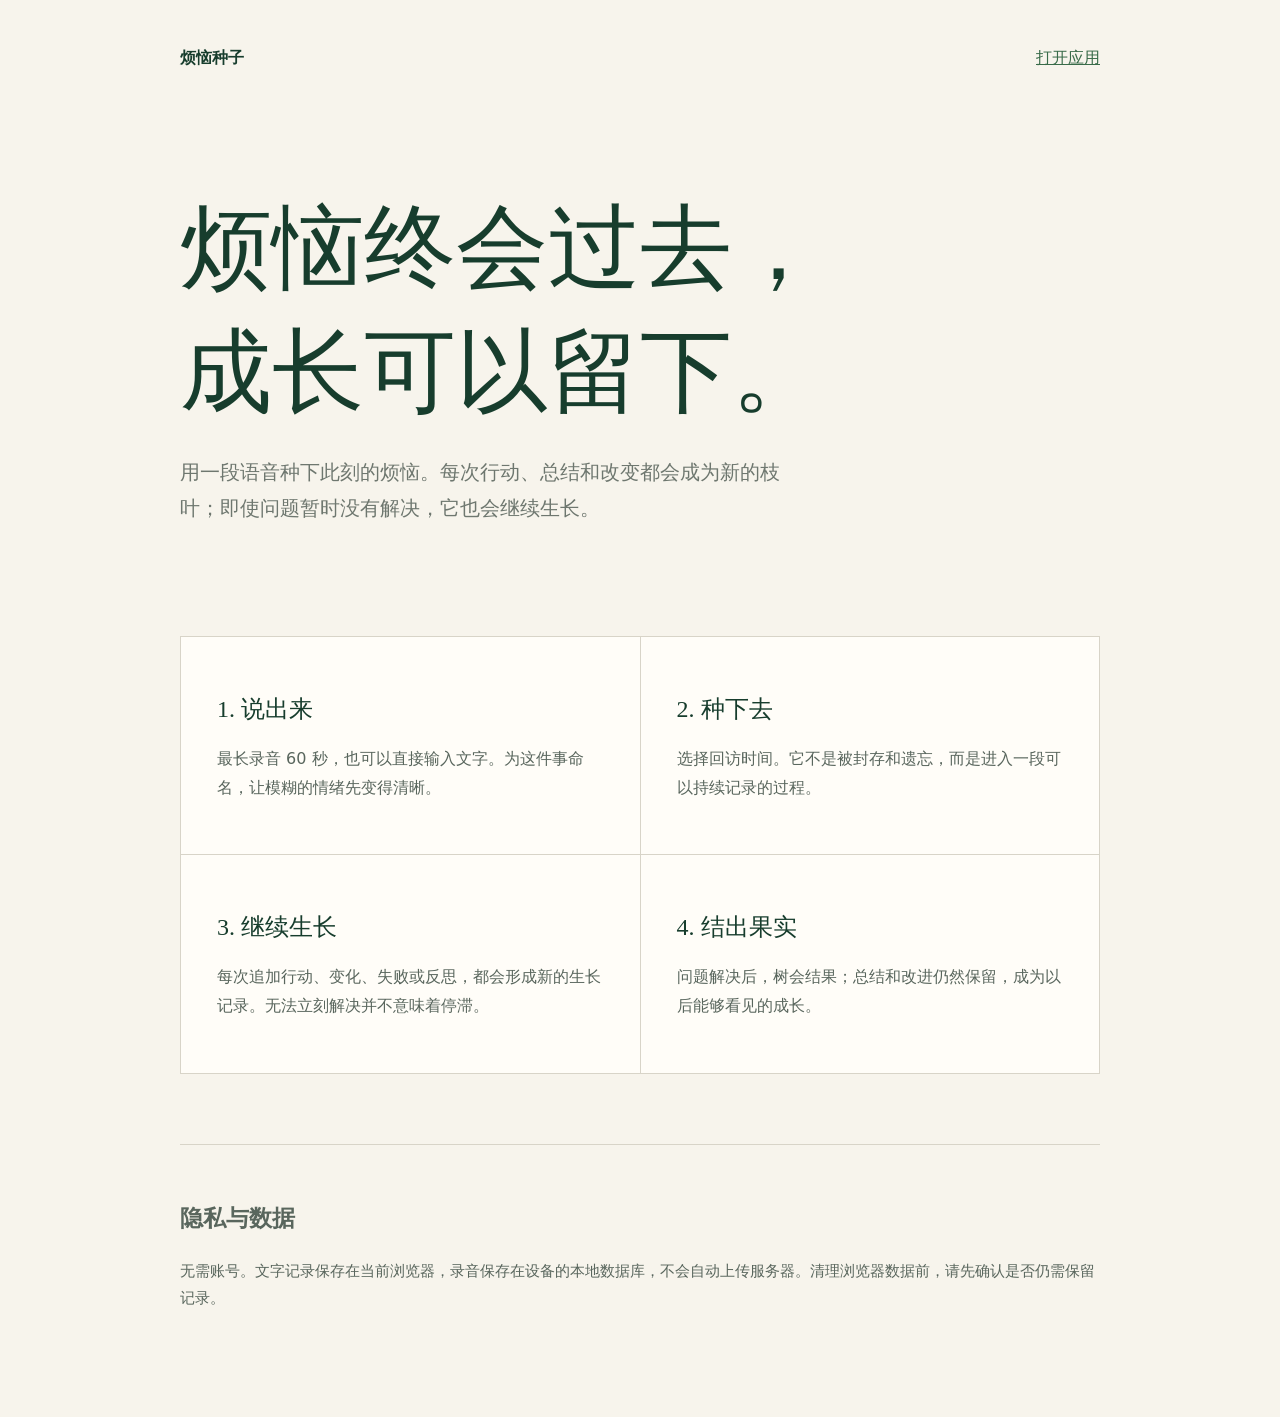
==== site/index.html @ 612ee833 "迁移烦恼种子：site/index.html" ====
<!doctype html><html lang="zh-CN"><head><meta charset="utf-8"><meta name="viewport" content="width=device-width,initial-scale=1"><title>关于烦恼种子</title><style>body{margin:0;background:#f7f4ec;color:#173d2d;font-family:"Songti SC",serif}.wrap{max-width:920px;margin:auto;padding:48px 24px 90px}nav{display:flex;justify-content:space-between}a{color:#396b49}.hero{padding:13vh 0 10vh}.hero h1{font-size:clamp(48px,10vw,92px);font-weight:500;margin:0}.hero p{font:20px/1.8 system-ui;color:#6e776f;max-width:620px}.grid{display:grid;grid-template-columns:repeat(2,1fr);gap:1px;background:#d8d4c8;border:1px solid #d8d4c8}.grid section{background:#fffdf8;padding:36px}.grid h2{font-weight:500}.grid p{font:16px/1.8 system-ui;color:#59665d}.privacy{margin-top:70px;border-top:1px solid #d8d4c8;padding-top:35px;font:15px/1.8 system-ui;color:#59665d}@media(max-width:650px){.grid{grid-template-columns:1fr}}</style></head><body><main class="wrap"><nav><strong>烦恼种子</strong><a href="../">打开应用</a></nav><header class="hero"><h1>烦恼终会过去，<br>成长可以留下。</h1><p>用一段语音种下此刻的烦恼。每次行动、总结和改变都会成为新的枝叶；即使问题暂时没有解决，它也会继续生长。</p></header><div class="grid"><section><h2>1. 说出来</h2><p>最长录音 60 秒，也可以直接输入文字。为这件事命名，让模糊的情绪先变得清晰。</p></section><section><h2>2. 种下去</h2><p>选择回访时间。它不是被封存和遗忘，而是进入一段可以持续记录的过程。</p></section><section><h2>3. 继续生长</h2><p>每次追加行动、变化、失败或反思，都会形成新的生长记录。无法立刻解决并不意味着停滞。</p></section><section><h2>4. 结出果实</h2><p>问题解决后，树会结果；总结和改进仍然保留，成为以后能够看见的成长。</p></section></div><section class="privacy"><h2>隐私与数据</h2><p>无需账号。文字记录保存在当前浏览器，录音保存在设备的本地数据库，不会自动上传服务器。清理浏览器数据前，请先确认是否仍需保留记录。</p></section></main></body></html>
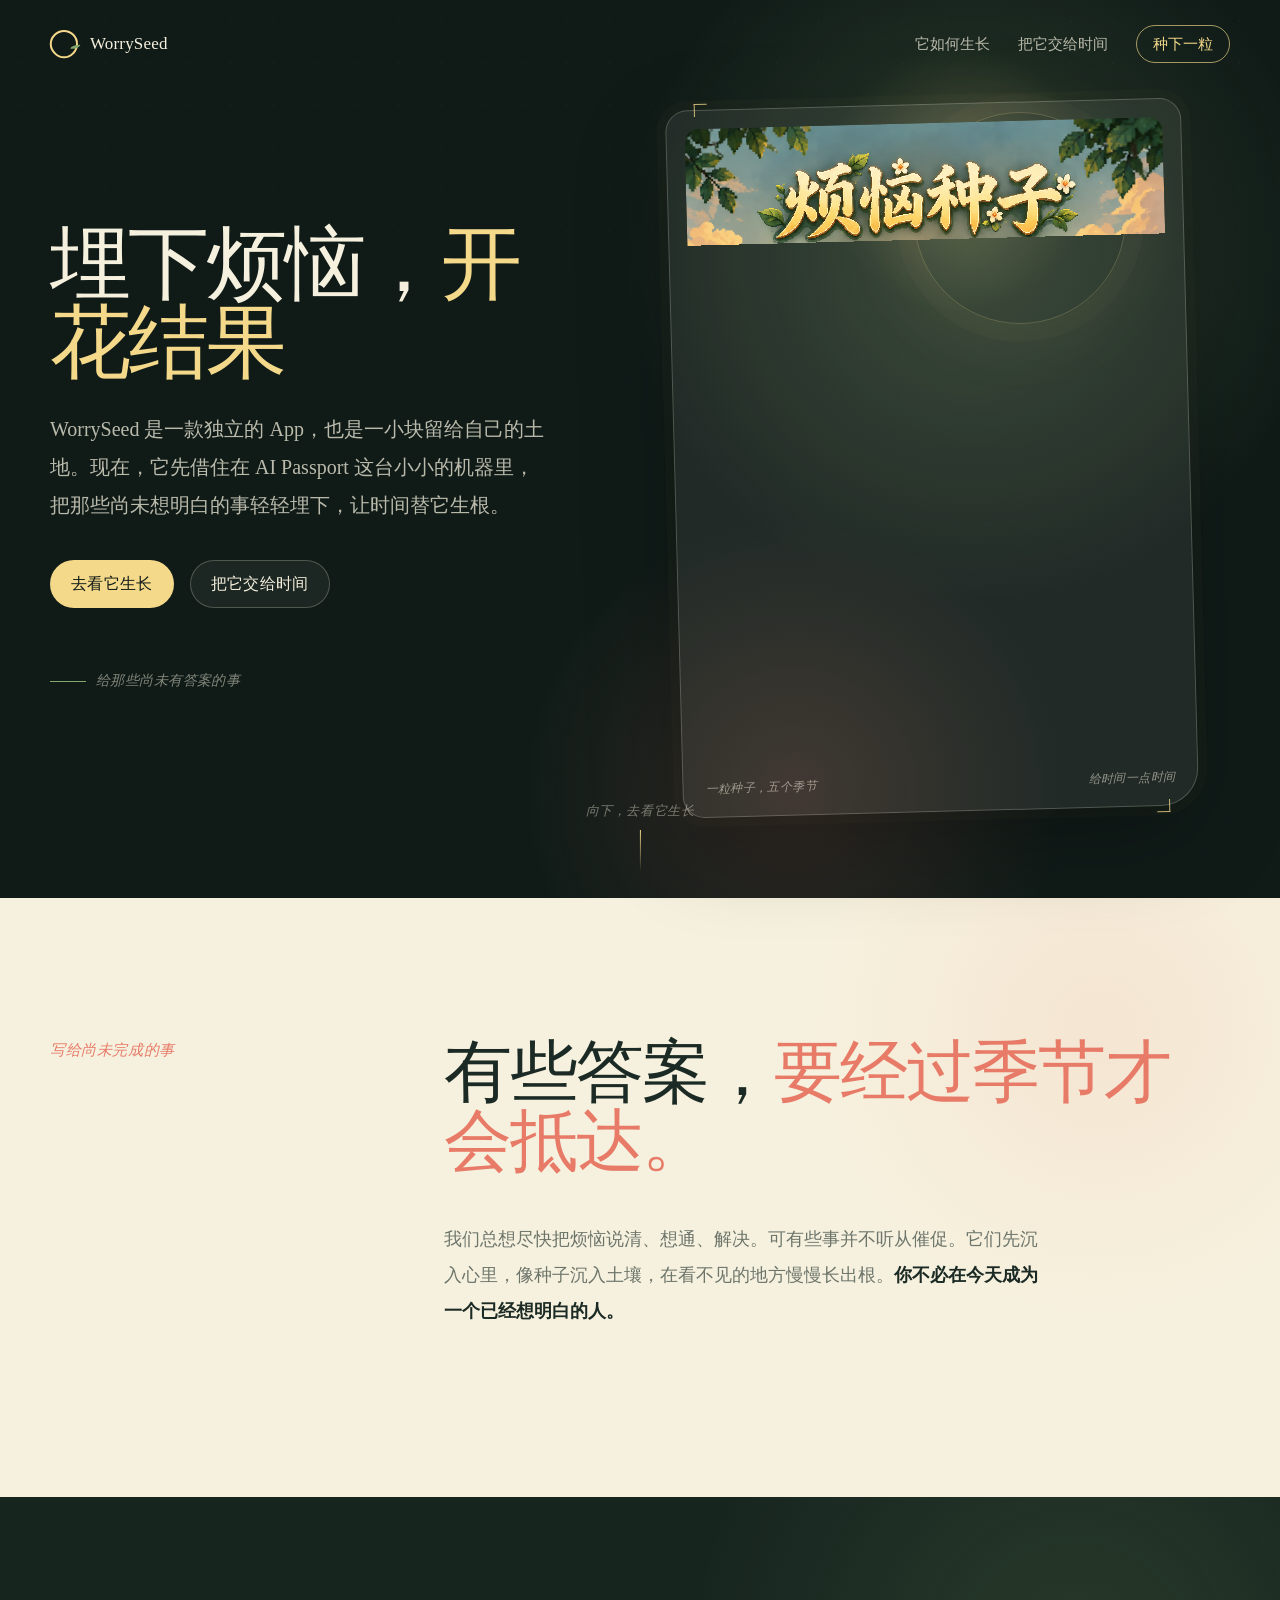
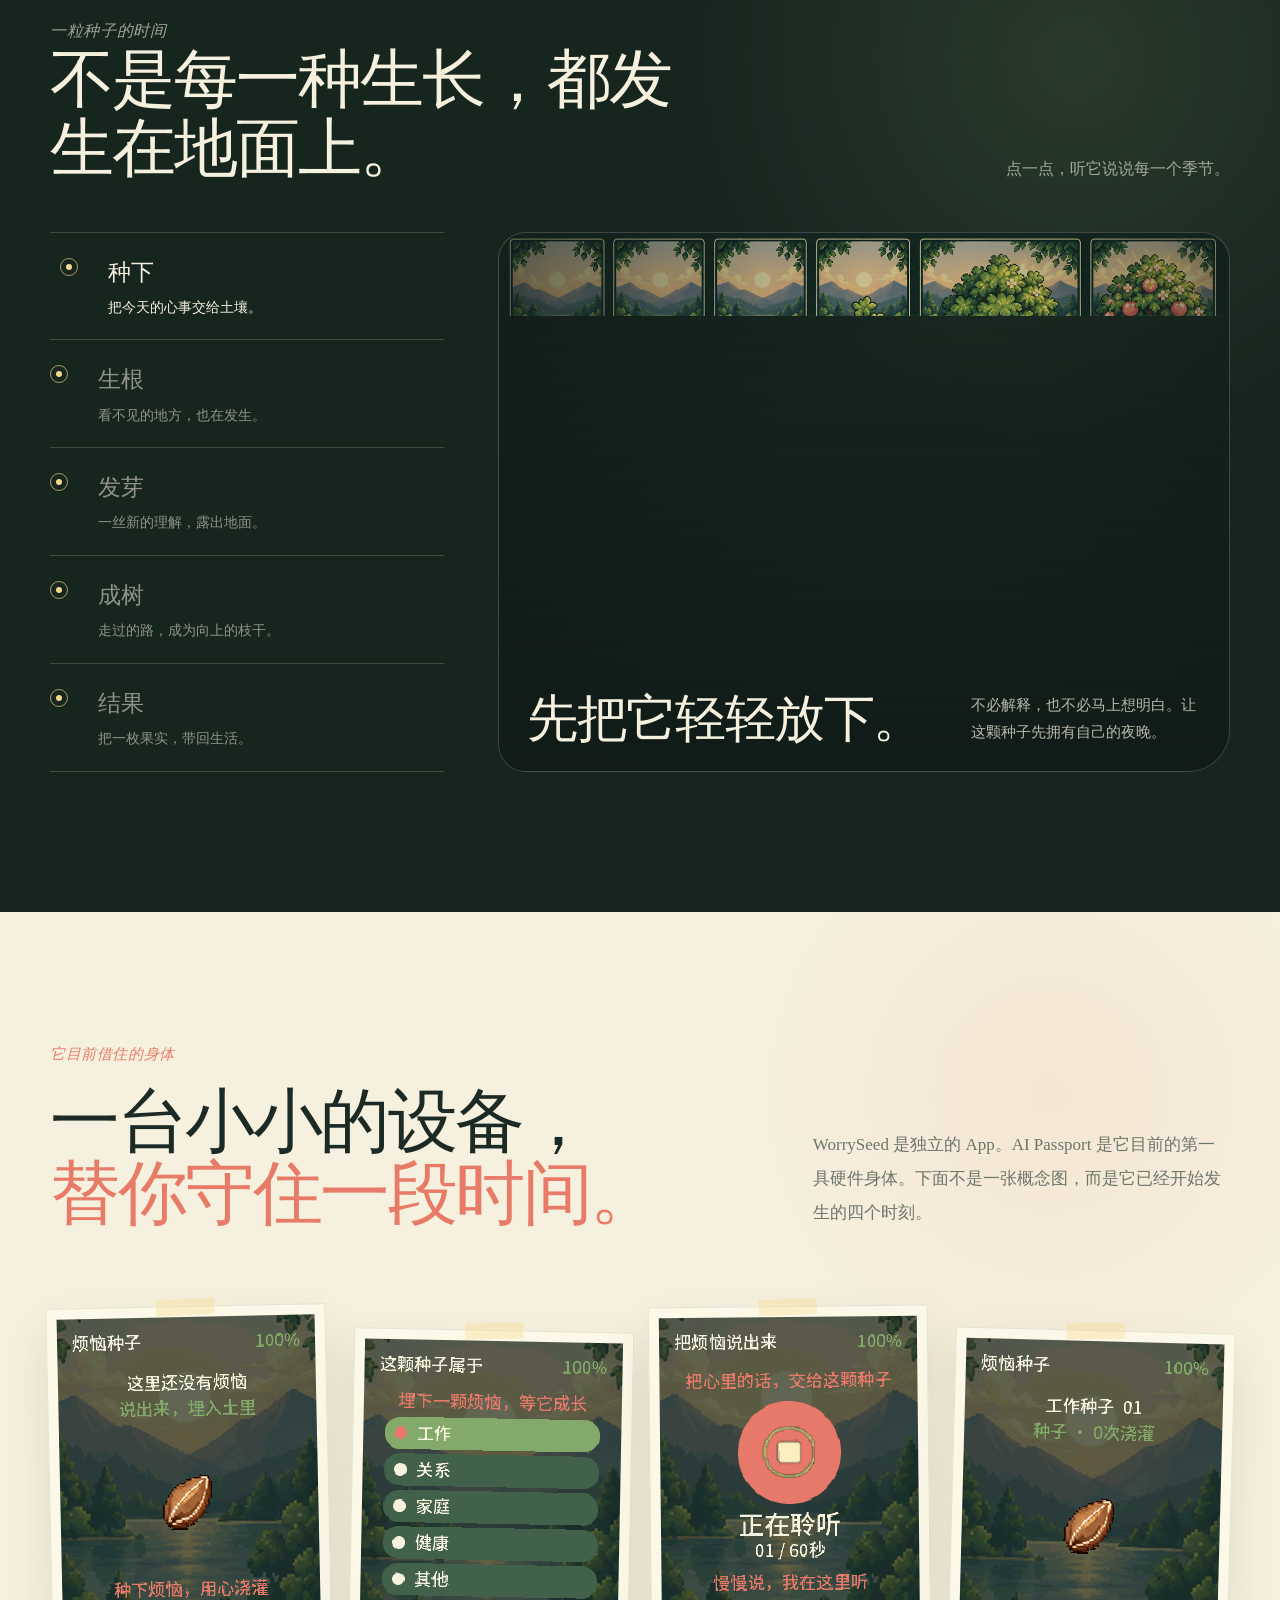
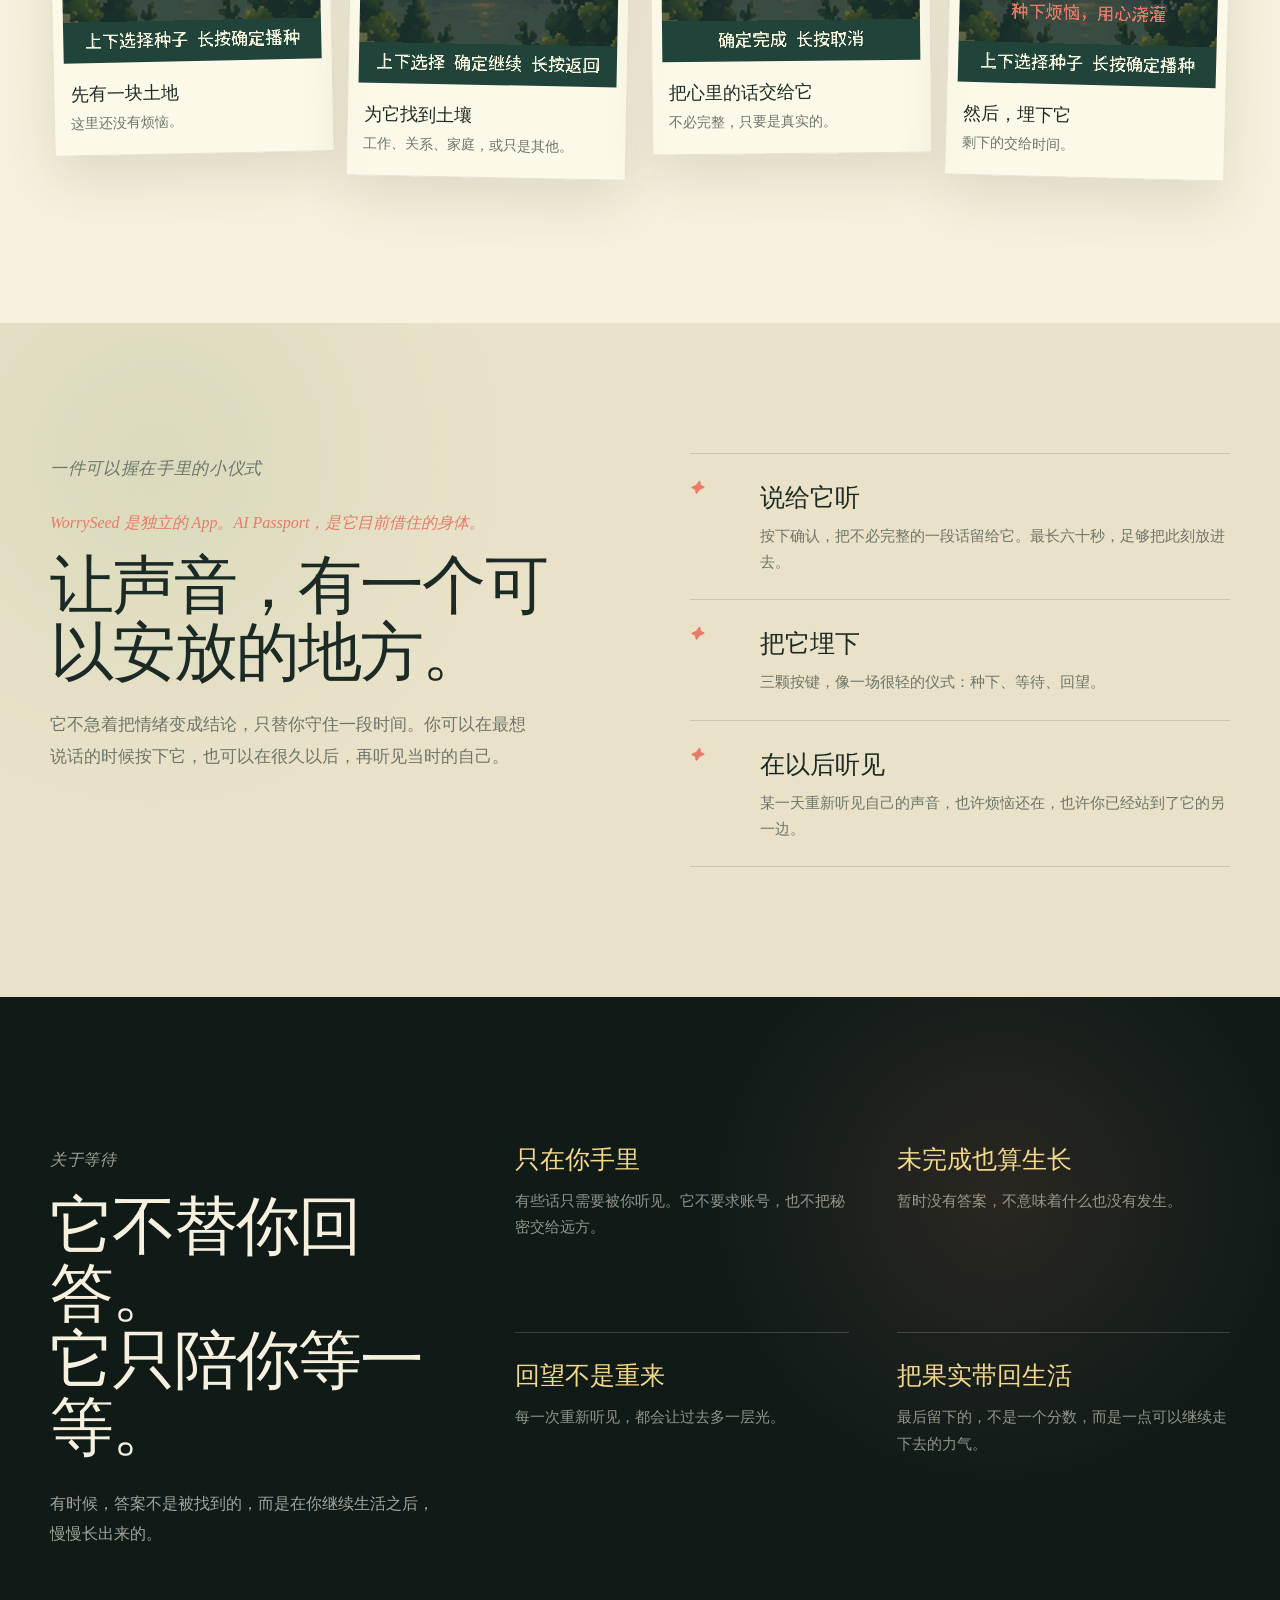
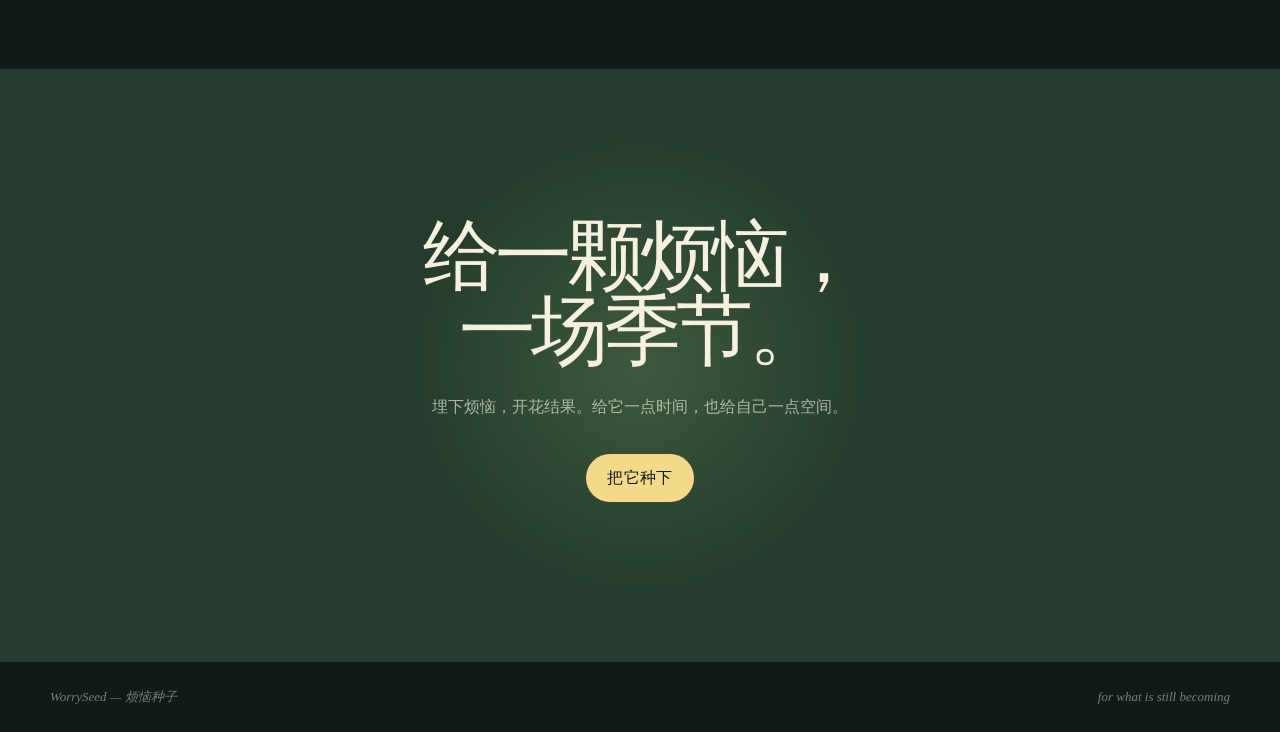
==== commit 355993a0: "上线 WorrySeed 新版介绍页" ====
--- a/site/index.html
+++ b/site/index.html
@@ -1 +1,1427 @@
-<!doctype html><html lang="zh-CN"><head><meta charset="utf-8"><meta name="viewport" content="width=device-width,initial-scale=1"><title>关于烦恼种子</title><style>body{margin:0;background:#f7f4ec;color:#173d2d;font-family:"Songti SC",serif}.wrap{max-width:920px;margin:auto;padding:48px 24px 90px}nav{display:flex;justify-content:space-between}a{color:#396b49}.hero{padding:13vh 0 10vh}.hero h1{font-size:clamp(48px,10vw,92px);font-weight:500;margin:0}.hero p{font:20px/1.8 system-ui;color:#6e776f;max-width:620px}.grid{display:grid;grid-template-columns:repeat(2,1fr);gap:1px;background:#d8d4c8;border:1px solid #d8d4c8}.grid section{background:#fffdf8;padding:36px}.grid h2{font-weight:500}.grid p{font:16px/1.8 system-ui;color:#59665d}.privacy{margin-top:70px;border-top:1px solid #d8d4c8;padding-top:35px;font:15px/1.8 system-ui;color:#59665d}@media(max-width:650px){.grid{grid-template-columns:1fr}}</style></head><body><main class="wrap"><nav><strong>烦恼种子</strong><a href="../">打开应用</a></nav><header class="hero"><h1>烦恼终会过去，<br>成长可以留下。</h1><p>用一段语音种下此刻的烦恼。每次行动、总结和改变都会成为新的枝叶；即使问题暂时没有解决，它也会继续生长。</p></header><div class="grid"><section><h2>1. 说出来</h2><p>最长录音 60 秒，也可以直接输入文字。为这件事命名，让模糊的情绪先变得清晰。</p></section><section><h2>2. 种下去</h2><p>选择回访时间。它不是被封存和遗忘，而是进入一段可以持续记录的过程。</p></section><section><h2>3. 继续生长</h2><p>每次追加行动、变化、失败或反思，都会形成新的生长记录。无法立刻解决并不意味着停滞。</p></section><section><h2>4. 结出果实</h2><p>问题解决后，树会结果；总结和改进仍然保留，成为以后能够看见的成长。</p></section></div><section class="privacy"><h2>隐私与数据</h2><p>无需账号。文字记录保存在当前浏览器，录音保存在设备的本地数据库，不会自动上传服务器。清理浏览器数据前，请先确认是否仍需保留记录。</p></section></main></body></html>
+<!doctype html>
+<html lang="zh-CN">
+  <head>
+    <meta charset="UTF-8" />
+    <meta name="viewport" content="width=device-width, initial-scale=1.0" />
+    <meta
+      name="description"
+      content="WorrySeed，烦恼种子。把尚未想明白的事轻轻埋下，让时间替它生根，让你在某个季节重新听见自己。"
+    />
+    <title>WorrySeed — 烦恼种子</title>
+    <style>
+      :root {
+        --forest-950: #101b18;
+        --forest-900: #17251f;
+        --forest-800: #243b2d;
+        --forest-700: #42634e;
+        --leaf: #82a86b;
+        --cream: #f6f1de;
+        --cream-2: #e9e2c9;
+        --soil: #9b7048;
+        --coral: #e77b68;
+        --gold: #f5d98a;
+        --ink: #1b2a24;
+        --muted: #6d756b;
+        --line: rgba(27, 42, 36, 0.15);
+        --display: "Avenir Next", "Helvetica Neue", ui-sans-serif, system-ui, sans-serif;
+        --sans: Inter, "PingFang SC", "Noto Sans CJK SC", ui-sans-serif, system-ui,
+          -apple-system, BlinkMacSystemFont, "Segoe UI", sans-serif;
+        --serif: "Songti SC", "Noto Serif CJK SC", "STSong", Georgia, "Times New Roman", serif;
+        --shadow: 0 25px 70px rgba(10, 22, 17, 0.18);
+      }
+
+      * {
+        box-sizing: border-box;
+      }
+
+      html {
+        scroll-behavior: smooth;
+      }
+
+      body {
+        margin: 0;
+        color: var(--ink);
+        background:
+          radial-gradient(circle at 12% 8%, rgba(245, 217, 138, 0.13), transparent 23%),
+          var(--cream);
+        font-family: var(--sans);
+        line-height: 1.6;
+      }
+
+      a {
+        color: inherit;
+        text-decoration: none;
+      }
+
+      button {
+        font: inherit;
+      }
+
+      .page-shell {
+        overflow: hidden;
+      }
+
+      .container {
+        width: min(1180px, calc(100% - 48px));
+        margin: 0 auto;
+      }
+
+      .topbar {
+        position: absolute;
+        z-index: 4;
+        top: 0;
+        left: 0;
+        right: 0;
+        color: var(--cream);
+      }
+
+      .topbar-inner {
+        display: flex;
+        align-items: center;
+        justify-content: space-between;
+        min-height: 88px;
+      }
+
+      .brand {
+        display: inline-flex;
+        align-items: center;
+        gap: 12px;
+        font-family: var(--serif);
+        font-size: 17px;
+        letter-spacing: 0.01em;
+      }
+
+      .brand-mark {
+        position: relative;
+        display: inline-block;
+        width: 28px;
+        height: 28px;
+        border: 2px solid var(--gold);
+        border-radius: 50% 50% 48% 48%;
+        transform: rotate(45deg);
+      }
+
+      .brand-mark::after {
+        position: absolute;
+        right: -3px;
+        bottom: 16px;
+        width: 10px;
+        height: 4px;
+        border-radius: 100% 0 100% 0;
+        background: var(--leaf);
+        content: "";
+        transform: rotate(-45deg);
+      }
+
+      .nav-links {
+        display: flex;
+        align-items: center;
+        gap: 28px;
+        color: rgba(246, 241, 222, 0.72);
+        font-family: var(--serif);
+        font-size: 15px;
+      }
+
+      .nav-links a {
+        transition: color 180ms ease;
+      }
+
+      .nav-links a:hover,
+      .nav-links a:focus-visible {
+        color: var(--gold);
+      }
+
+      .nav-cta {
+        display: inline-flex;
+        align-items: center;
+        justify-content: center;
+        min-height: 38px;
+        padding: 0 16px;
+        border: 1px solid rgba(245, 217, 138, 0.65);
+        border-radius: 999px;
+        color: var(--gold);
+      }
+
+      .hero {
+        position: relative;
+        min-height: 760px;
+        color: var(--cream);
+        background:
+          radial-gradient(circle at 75% 20%, rgba(245, 217, 138, 0.2), transparent 11%),
+          radial-gradient(circle at 76% 28%, rgba(130, 168, 107, 0.25), transparent 30%),
+          radial-gradient(circle at 62% 88%, rgba(231, 123, 104, 0.16), transparent 24%),
+          var(--forest-950);
+      }
+
+      .hero::before {
+        position: absolute;
+        inset: 0;
+        background-image: radial-gradient(rgba(246, 241, 222, 0.18) 1px, transparent 1px);
+        background-size: 42px 42px;
+        content: "";
+        mask-image: linear-gradient(to bottom, rgba(0, 0, 0, 0.8), transparent 82%);
+        opacity: 0.14;
+      }
+
+      .hero::after {
+        position: absolute;
+        top: 112px;
+        right: 12%;
+        width: 210px;
+        height: 210px;
+        border: 1px solid rgba(245, 217, 138, 0.22);
+        border-radius: 50%;
+        box-shadow: 0 0 0 18px rgba(245, 217, 138, 0.025), 0 0 90px rgba(245, 217, 138, 0.08);
+        content: "";
+        pointer-events: none;
+        animation: moon-breathe 9s ease-in-out infinite;
+      }
+
+      .hero-inner {
+        position: relative;
+        z-index: 1;
+        display: grid;
+        grid-template-columns: minmax(0, 0.94fr) minmax(420px, 1.06fr);
+        align-items: center;
+        gap: 56px;
+        min-height: 760px;
+        padding-top: 88px;
+        padding-bottom: 70px;
+      }
+
+      .hero-copy {
+        max-width: 590px;
+      }
+
+      .hero-copy h1 {
+        max-width: 620px;
+        margin: 0 0 28px;
+        color: var(--cream);
+        font-family: var(--serif);
+        font-size: clamp(48px, 6.3vw, 86px);
+        font-weight: 400;
+        letter-spacing: -0.035em;
+        line-height: 0.98;
+      }
+
+      .hero-copy h1 span {
+        color: var(--gold);
+      }
+
+      .hero-lead {
+        max-width: 500px;
+        margin: 0;
+        color: rgba(246, 241, 222, 0.74);
+        font-family: var(--serif);
+        font-size: 20px;
+        line-height: 1.9;
+      }
+
+      .hero-actions {
+        display: flex;
+        flex-wrap: wrap;
+        align-items: center;
+        gap: 16px;
+        margin-top: 36px;
+      }
+
+      .button {
+        display: inline-flex;
+        align-items: center;
+        justify-content: center;
+        min-height: 48px;
+        padding: 0 20px;
+        border: 1px solid transparent;
+        border-radius: 999px;
+        cursor: pointer;
+        font-family: var(--serif);
+        font-size: 16px;
+        font-weight: 400;
+        letter-spacing: 0.02em;
+        transition: transform 180ms ease, background 180ms ease, border-color 180ms ease;
+      }
+
+      .button:hover,
+      .button:focus-visible {
+        transform: translateY(-2px);
+      }
+
+      .button-primary {
+        color: var(--forest-950);
+        background: var(--gold);
+      }
+
+      .button-primary:hover,
+      .button-primary:focus-visible {
+        background: #ffe8a6;
+      }
+
+      .button-ghost {
+        border-color: rgba(246, 241, 222, 0.24);
+        color: var(--cream);
+        background: rgba(246, 241, 222, 0.05);
+      }
+
+      .button-ghost:hover,
+      .button-ghost:focus-visible {
+        border-color: rgba(246, 241, 222, 0.55);
+        background: rgba(246, 241, 222, 0.1);
+      }
+
+      .hero-note {
+        display: flex;
+        align-items: center;
+        gap: 10px;
+        margin-top: 62px;
+        color: rgba(246, 241, 222, 0.5);
+        font-family: var(--serif);
+        font-size: 14px;
+        font-style: italic;
+        letter-spacing: 0.03em;
+      }
+
+      .hero-note::before {
+        width: 36px;
+        height: 1px;
+        background: var(--leaf);
+        content: "";
+      }
+
+      .atlas-frame {
+        position: relative;
+        padding: 18px;
+        border: 1px solid rgba(246, 241, 222, 0.22);
+        border-radius: 22px 22px 38px 22px;
+        background: rgba(246, 241, 222, 0.075);
+        box-shadow: 0 30px 90px rgba(0, 0, 0, 0.28), 0 0 0 9px rgba(245, 217, 138, 0.025);
+        transform: rotate(-1.5deg);
+        animation: paper-float 8s ease-in-out infinite;
+      }
+
+      .atlas-frame::before,
+      .atlas-frame::after {
+        position: absolute;
+        width: 12px;
+        height: 12px;
+        border: 1px solid var(--gold);
+        content: "";
+        opacity: 0.8;
+      }
+
+      .atlas-frame::before {
+        top: -7px;
+        left: 28px;
+        border-right: 0;
+        border-bottom: 0;
+      }
+
+      .atlas-frame::after {
+        right: 28px;
+        bottom: -7px;
+        border-top: 0;
+        border-left: 0;
+      }
+
+      .atlas-screen {
+        display: block;
+        width: 100%;
+        border-radius: 17px;
+        image-rendering: pixelated;
+      }
+
+      .cover-screen {
+        display: block;
+        width: 100%;
+        border-radius: 14px;
+        image-rendering: pixelated;
+      }
+
+      .atlas-caption {
+        display: flex;
+        justify-content: space-between;
+        gap: 20px;
+        padding: 14px 4px 0;
+        color: rgba(246, 241, 222, 0.54);
+        font-family: var(--serif);
+        font-size: 12px;
+        font-style: italic;
+        letter-spacing: 0.03em;
+      }
+
+      .scroll-cue {
+        position: absolute;
+        bottom: 26px;
+        left: 50%;
+        z-index: 2;
+        display: inline-flex;
+        flex-direction: column;
+        align-items: center;
+        gap: 8px;
+        color: rgba(246, 241, 222, 0.44);
+        font-family: var(--serif);
+        font-size: 13px;
+        font-style: italic;
+        letter-spacing: 0.04em;
+        transform: translateX(-50%);
+      }
+
+      .scroll-cue::after {
+        width: 1px;
+        height: 42px;
+        background: linear-gradient(var(--gold), transparent);
+        content: "";
+      }
+
+      @keyframes paper-float {
+        0%,
+        100% {
+          transform: rotate(-1.5deg) translateY(0);
+        }
+        50% {
+          transform: rotate(-0.5deg) translateY(-8px);
+        }
+      }
+
+      @keyframes moon-breathe {
+        0%,
+        100% {
+          opacity: 0.55;
+          transform: scale(0.98);
+        }
+        50% {
+          opacity: 0.9;
+          transform: scale(1.03);
+        }
+      }
+
+      .manifesto {
+        padding: 140px 0 150px;
+        background:
+          radial-gradient(circle at 86% 22%, rgba(231, 123, 104, 0.1), transparent 24%),
+          var(--cream);
+      }
+
+      .manifesto-inner {
+        display: grid;
+        grid-template-columns: 0.42fr 1fr;
+        gap: 64px;
+        align-items: start;
+      }
+
+      .eyebrow {
+        margin: 0;
+        color: var(--coral);
+        font-family: var(--serif);
+        font-size: 15px;
+        font-style: italic;
+        letter-spacing: 0.04em;
+      }
+
+      .manifesto h2 {
+        max-width: 840px;
+        margin: 0;
+        font-family: var(--serif);
+        font-size: clamp(38px, 5.3vw, 72px);
+        font-weight: 400;
+        letter-spacing: -0.03em;
+        line-height: 1.02;
+      }
+
+      .manifesto h2 em {
+        color: var(--coral);
+        font-style: normal;
+      }
+
+      .manifesto-bottom {
+        grid-column: 2;
+        max-width: 610px;
+        margin-top: -20px;
+        color: var(--muted);
+        font-family: var(--serif);
+        font-size: 18px;
+        line-height: 2;
+      }
+
+      .manifesto-bottom strong {
+        color: var(--ink);
+      }
+
+      .growth-section {
+        padding: 120px 0 140px;
+        color: var(--cream);
+        background:
+          radial-gradient(circle at 84% 16%, rgba(130, 168, 107, 0.16), transparent 28%),
+          var(--forest-900);
+      }
+
+      .section-head {
+        display: flex;
+        align-items: end;
+        justify-content: space-between;
+        gap: 30px;
+        margin-bottom: 48px;
+      }
+
+      .section-head h2 {
+        max-width: 670px;
+        margin: 0;
+        font-family: var(--serif);
+        font-size: clamp(38px, 5vw, 68px);
+        font-weight: 400;
+        letter-spacing: -0.03em;
+        line-height: 1.08;
+      }
+
+      .section-head p {
+        max-width: 300px;
+        margin: 0;
+        color: rgba(246, 241, 222, 0.62);
+        font-family: var(--serif);
+        font-size: 16px;
+        line-height: 1.8;
+      }
+
+      .growth-layout {
+        display: grid;
+        grid-template-columns: 0.7fr 1.3fr;
+        gap: 54px;
+        align-items: stretch;
+      }
+
+      .growth-nav {
+        display: flex;
+        flex-direction: column;
+        justify-content: center;
+        border-top: 1px solid rgba(246, 241, 222, 0.18);
+      }
+
+      .growth-step {
+        position: relative;
+        display: grid;
+        grid-template-columns: 34px 1fr;
+        gap: 14px;
+        align-items: start;
+        padding: 20px 0;
+        border-bottom: 1px solid rgba(246, 241, 222, 0.18);
+        color: rgba(246, 241, 222, 0.54);
+        text-align: left;
+        background: transparent;
+        border-right: 0;
+        border-left: 0;
+        border-top: 0;
+        cursor: pointer;
+        transition: color 180ms ease, padding 180ms ease;
+      }
+
+      .growth-step:hover,
+      .growth-step:focus-visible,
+      .growth-step.is-active {
+        padding-left: 10px;
+        color: var(--cream);
+      }
+
+      .growth-index {
+        position: relative;
+        display: block;
+        width: 18px;
+        height: 18px;
+        margin-top: 5px;
+        border: 1px solid rgba(245, 217, 138, 0.65);
+        border-radius: 50%;
+      }
+
+      .growth-index::after {
+        position: absolute;
+        top: 5px;
+        left: 5px;
+        width: 6px;
+        height: 6px;
+        border-radius: 50%;
+        background: var(--gold);
+        content: "";
+      }
+
+      .growth-step strong {
+        display: block;
+        margin-bottom: 4px;
+        font-family: var(--serif);
+        font-size: 23px;
+        font-weight: 400;
+      }
+
+      .growth-step span:last-child {
+        display: block;
+        font-family: var(--serif);
+        font-size: 14px;
+        line-height: 1.7;
+      }
+
+      .growth-stage {
+        position: relative;
+        min-height: 520px;
+        padding: 28px;
+        border: 1px solid rgba(246, 241, 222, 0.2);
+        border-radius: 28px 28px 42px 28px;
+        background:
+          linear-gradient(180deg, rgba(16, 27, 24, 0.04), rgba(16, 27, 24, 0.78)),
+          url("assets/worryseed-pixel-atlas.png") center / cover;
+        overflow: hidden;
+      }
+
+      .growth-stage::after {
+        position: absolute;
+        inset: 0;
+        background: radial-gradient(circle at 56% 44%, transparent 22%, rgba(16, 27, 24, 0.58) 86%);
+        content: "";
+        pointer-events: none;
+      }
+
+      .growth-stage-copy {
+        position: absolute;
+        right: 28px;
+        bottom: 26px;
+        left: 28px;
+        z-index: 1;
+        display: flex;
+        align-items: end;
+        justify-content: space-between;
+        gap: 20px;
+      }
+
+      .growth-stage-copy h3 {
+        max-width: 460px;
+        margin: 0;
+        font-family: var(--serif);
+        font-size: clamp(32px, 4vw, 56px);
+        font-weight: 400;
+        letter-spacing: -0.03em;
+        line-height: 1.04;
+      }
+
+      .growth-stage-copy p {
+        max-width: 230px;
+        margin: 0;
+        color: rgba(246, 241, 222, 0.72);
+        font-family: var(--serif);
+        font-size: 15px;
+        line-height: 1.75;
+      }
+
+      .device-section {
+        padding: 130px 0 145px;
+        background:
+          radial-gradient(circle at 82% 18%, rgba(231, 123, 104, 0.09), transparent 26%),
+          var(--cream);
+      }
+
+      .device-intro {
+        display: grid;
+        grid-template-columns: 1fr 0.62fr;
+        gap: 90px;
+        align-items: end;
+      }
+
+      .device-intro h2 {
+        max-width: 720px;
+        margin: 20px 0 0;
+        font-family: var(--serif);
+        font-size: clamp(42px, 5.5vw, 76px);
+        font-weight: 400;
+        letter-spacing: -0.035em;
+        line-height: 1.02;
+      }
+
+      .device-intro h2 em {
+        color: var(--coral);
+        font-style: normal;
+      }
+
+      .device-intro > p {
+        max-width: 410px;
+        margin: 0;
+        color: var(--muted);
+        font-family: var(--serif);
+        font-size: 17px;
+        line-height: 2;
+      }
+
+      .device-screens {
+        display: grid;
+        grid-template-columns: repeat(4, 1fr);
+        gap: 20px;
+        align-items: start;
+        margin-top: 76px;
+      }
+
+      .device-screen-card {
+        position: relative;
+        margin: 0;
+        padding: 10px 10px 20px;
+        border: 1px solid rgba(27, 42, 36, 0.1);
+        background: rgba(255, 252, 237, 0.72);
+        box-shadow: 0 22px 50px rgba(62, 59, 36, 0.12);
+        transform: rotate(-1.2deg);
+      }
+
+      .device-screen-card:nth-child(2) {
+        margin-top: 24px;
+        transform: rotate(1.1deg);
+      }
+
+      .device-screen-card:nth-child(3) {
+        transform: rotate(-0.6deg);
+      }
+
+      .device-screen-card:nth-child(4) {
+        margin-top: 24px;
+        transform: rotate(1.5deg);
+      }
+
+      .device-screen-card::before {
+        position: absolute;
+        top: -8px;
+        left: 50%;
+        width: 58px;
+        height: 16px;
+        background: rgba(245, 217, 138, 0.48);
+        content: "";
+        opacity: 0.75;
+        transform: translateX(-50%) rotate(-2deg);
+      }
+
+      .device-screen-card img {
+        display: block;
+        width: 100%;
+        height: auto;
+        image-rendering: pixelated;
+      }
+
+      .device-screen-card figcaption {
+        padding: 17px 6px 0;
+      }
+
+      .device-screen-card strong,
+      .device-screen-card span {
+        display: block;
+        font-family: var(--serif);
+      }
+
+      .device-screen-card strong {
+        color: var(--ink);
+        font-size: 18px;
+        font-weight: 400;
+      }
+
+      .device-screen-card span {
+        margin-top: 4px;
+        color: var(--muted);
+        font-size: 14px;
+        line-height: 1.6;
+      }
+
+      .hardware-section {
+        padding: 130px 0;
+        background:
+          radial-gradient(circle at 12% 20%, rgba(130, 168, 107, 0.14), transparent 28%),
+          var(--cream-2);
+      }
+
+      .hardware-grid {
+        display: grid;
+        grid-template-columns: 1fr 1fr;
+        gap: 100px;
+        align-items: start;
+      }
+
+      .hardware-copy h2 {
+        max-width: 560px;
+        margin: 20px 0 22px;
+        font-family: var(--serif);
+        font-size: clamp(40px, 5vw, 70px);
+        font-weight: 400;
+        letter-spacing: -0.03em;
+        line-height: 1.05;
+      }
+
+      .hardware-context {
+        max-width: 500px;
+        margin: 24px 0 -4px !important;
+        color: var(--coral) !important;
+        font-family: var(--serif) !important;
+        font-size: 16px !important;
+        font-style: italic;
+        line-height: 1.7 !important;
+      }
+
+      .hardware-copy p {
+        max-width: 480px;
+        margin: 0;
+        color: var(--muted);
+        font-family: var(--serif);
+        font-size: 17px;
+        line-height: 1.9;
+      }
+
+      .hardware-list {
+        border-top: 1px solid var(--line);
+      }
+
+      .hardware-item {
+        display: grid;
+        grid-template-columns: 52px 1fr;
+        gap: 18px;
+        padding: 24px 0;
+        border-bottom: 1px solid var(--line);
+      }
+
+      .hardware-item-index {
+        color: var(--coral);
+        font-family: var(--serif);
+        font-size: 14px;
+        font-style: italic;
+      }
+
+      .hardware-item h3 {
+        margin: 0 0 5px;
+        font-family: var(--serif);
+        font-size: 25px;
+        font-weight: 400;
+      }
+
+      .hardware-item p {
+        margin: 0;
+        color: var(--muted);
+        font-family: var(--serif);
+        font-size: 15px;
+        line-height: 1.75;
+      }
+
+      .privacy-section {
+        padding: 120px 0;
+        color: var(--cream);
+        background:
+          radial-gradient(circle at 78% 30%, rgba(231, 123, 104, 0.12), transparent 26%),
+          var(--forest-950);
+      }
+
+      .privacy-grid {
+        display: grid;
+        grid-template-columns: 0.7fr 1.3fr;
+        gap: 80px;
+      }
+
+      .privacy-copy h2 {
+        margin: 18px 0 0;
+        font-family: var(--serif);
+        font-size: clamp(40px, 5vw, 66px);
+        font-weight: 400;
+        letter-spacing: -0.03em;
+        line-height: 1.05;
+      }
+
+      .privacy-copy p {
+        max-width: 460px;
+        margin: 28px 0 0;
+        color: rgba(246, 241, 222, 0.64);
+        font-family: var(--serif);
+        font-size: 16px;
+        line-height: 1.85;
+      }
+
+      .principles {
+        display: grid;
+        grid-template-columns: repeat(2, 1fr);
+        gap: 0 48px;
+      }
+
+      .principle {
+        padding: 23px 0;
+        border-top: 1px solid rgba(246, 241, 222, 0.18);
+      }
+
+      .principle:nth-child(-n + 2) {
+        border-top: 0;
+      }
+
+      .principle h3 {
+        margin: 0 0 8px;
+        color: var(--gold);
+        font-family: var(--serif);
+        font-size: 25px;
+        font-weight: 400;
+      }
+
+      .principle p {
+        margin: 0;
+        color: rgba(246, 241, 222, 0.57);
+        font-family: var(--serif);
+        font-size: 15px;
+        line-height: 1.75;
+      }
+
+      .closing {
+        position: relative;
+        padding: 150px 0 160px;
+        text-align: center;
+        background:
+          radial-gradient(circle at center, rgba(130, 168, 107, 0.27), transparent 34%),
+          var(--forest-800);
+      }
+
+      .closing h2 {
+        max-width: 760px;
+        margin: 0 auto;
+        color: var(--cream);
+        font-family: var(--serif);
+        font-size: clamp(42px, 6vw, 82px);
+        font-weight: 400;
+        letter-spacing: -0.06em;
+        line-height: 0.98;
+      }
+
+      .closing p {
+        max-width: 470px;
+        margin: 25px auto 34px;
+        color: rgba(246, 241, 222, 0.66);
+        font-size: 16px;
+      }
+
+      .footer {
+        padding: 25px 0;
+        color: rgba(246, 241, 222, 0.46);
+        background: var(--forest-950);
+        font-family: var(--serif);
+        font-size: 13px;
+        font-style: italic;
+      }
+
+      .footer-inner {
+        display: flex;
+        justify-content: space-between;
+        gap: 20px;
+      }
+
+      .reduced-motion *,
+      .reduced-motion *::before,
+      .reduced-motion *::after {
+        scroll-behavior: auto !important;
+        transition-duration: 0.01ms !important;
+        animation-duration: 0.01ms !important;
+      }
+
+      @media (max-width: 900px) {
+        .hero-inner,
+        .manifesto-inner,
+        .growth-layout,
+        .device-intro,
+        .hardware-grid,
+        .privacy-grid {
+          grid-template-columns: 1fr;
+        }
+
+        .hero {
+          min-height: auto;
+        }
+
+        .hero-inner {
+          min-height: auto;
+          gap: 52px;
+          padding-top: 150px;
+          padding-bottom: 110px;
+        }
+
+        .hero-copy {
+          max-width: 680px;
+        }
+
+        .atlas-frame {
+          max-width: 680px;
+          margin: 0 auto;
+        }
+
+        .manifesto-bottom {
+          grid-column: auto;
+          margin-top: -20px;
+        }
+
+        .growth-layout {
+          gap: 35px;
+        }
+
+        .device-intro {
+          gap: 35px;
+        }
+
+        .device-screens {
+          grid-template-columns: repeat(2, minmax(0, 1fr));
+          max-width: 720px;
+          margin-right: auto;
+          margin-left: auto;
+        }
+
+        .growth-nav {
+          display: grid;
+          grid-template-columns: repeat(5, 1fr);
+          gap: 8px;
+          border-top: 0;
+        }
+
+        .growth-step {
+          display: block;
+          padding: 12px 8px;
+          border: 1px solid rgba(246, 241, 222, 0.18);
+          border-radius: 12px;
+        }
+
+        .growth-step:hover,
+        .growth-step:focus-visible,
+        .growth-step.is-active {
+          padding-left: 8px;
+          border-color: var(--gold);
+        }
+
+        .growth-step strong {
+          margin-top: 10px;
+          font-size: 18px;
+        }
+
+        .growth-step span:last-child {
+          display: none;
+        }
+
+        .growth-stage {
+          min-height: 480px;
+        }
+
+        .hardware-grid,
+        .privacy-grid {
+          gap: 52px;
+        }
+      }
+
+      @media (max-width: 620px) {
+        .container {
+          width: min(100% - 32px, 560px);
+        }
+
+        .topbar-inner {
+          min-height: 72px;
+        }
+
+        .nav-links a:not(.nav-cta) {
+          display: none;
+        }
+
+        .hero-inner {
+          padding-top: 126px;
+          padding-bottom: 92px;
+        }
+
+        .hero-copy h1 {
+          font-size: clamp(47px, 15vw, 70px);
+        }
+
+        .hero-lead {
+          font-size: 16px;
+        }
+
+        .hero-note {
+          margin-top: 40px;
+        }
+
+        .atlas-frame {
+          padding: 8px;
+          border-radius: 18px;
+        }
+
+        .atlas-caption {
+          padding-right: 4px;
+          padding-left: 4px;
+          font-size: 8px;
+        }
+
+        .manifesto,
+        .growth-section,
+        .device-section,
+        .hardware-section,
+        .privacy-section {
+          padding: 88px 0;
+        }
+
+        .manifesto-inner {
+          gap: 28px;
+        }
+
+        .manifesto-bottom {
+          margin-top: 0;
+          font-size: 16px;
+        }
+
+        .section-head {
+          display: block;
+          margin-bottom: 32px;
+        }
+
+        .section-head p {
+          margin-top: 20px;
+        }
+
+        .growth-nav {
+          grid-template-columns: repeat(5, minmax(58px, 1fr));
+          overflow-x: auto;
+        }
+
+        .growth-step {
+          min-width: 58px;
+        }
+
+        .growth-stage {
+          min-height: 390px;
+          padding: 18px;
+          border-radius: 18px;
+        }
+
+        .growth-stage-copy {
+          right: 18px;
+          bottom: 18px;
+          left: 18px;
+          display: block;
+        }
+
+        .growth-stage-copy h3 {
+          font-size: 38px;
+        }
+
+        .growth-stage-copy p {
+          margin-top: 12px;
+        }
+
+        .device-screens {
+          display: flex;
+          gap: 18px;
+          margin-top: 48px;
+          margin-right: -16px;
+          margin-left: -16px;
+          padding: 10px 16px 24px;
+          overflow-x: auto;
+          scroll-snap-type: x proximity;
+        }
+
+        .device-screen-card,
+        .device-screen-card:nth-child(2),
+        .device-screen-card:nth-child(3),
+        .device-screen-card:nth-child(4) {
+          flex: 0 0 188px;
+          margin-top: 0;
+          scroll-snap-align: start;
+        }
+
+        .principles {
+          display: block;
+        }
+
+        .principle:nth-child(2) {
+          border-top: 1px solid rgba(246, 241, 222, 0.18);
+        }
+
+        .closing {
+          padding: 105px 0 115px;
+        }
+
+        .footer-inner {
+          display: block;
+        }
+
+        .footer-inner span + span {
+          display: block;
+          margin-top: 8px;
+        }
+      }
+    </style>
+  </head>
+  <body>
+    <div class="page-shell">
+      <header class="topbar">
+        <div class="container topbar-inner">
+          <a class="brand" href="#top" aria-label="WorrySeed 首页">
+            <span class="brand-mark" aria-hidden="true"></span>
+            <span>WorrySeed</span>
+          </a>
+          <nav class="nav-links" aria-label="主导航">
+            <a href="#growth">它如何生长</a>
+            <a href="#hardware">把它交给时间</a>
+            <a class="nav-cta" href="#begin">种下一粒</a>
+          </nav>
+        </div>
+      </header>
+
+      <main id="top">
+        <section class="hero">
+          <div class="container hero-inner">
+            <div class="hero-copy">
+              <h1>埋下烦恼，<span>开花结果</span></h1>
+              <p class="hero-lead">
+                WorrySeed 是一款独立的 App，也是一小块留给自己的土地。现在，它先借住在 AI Passport 这台小小的机器里，把那些尚未想明白的事轻轻埋下，让时间替它生根。
+              </p>
+              <div class="hero-actions">
+                <a class="button button-primary" href="#growth">去看它生长</a>
+                <a class="button button-ghost" href="#hardware">把它交给时间</a>
+              </div>
+              <div class="hero-note">给那些尚未有答案的事</div>
+            </div>
+
+            <figure class="atlas-frame cover-frame" aria-label="烦恼种子像素风封面">
+              <img
+                class="cover-screen"
+                src="assets/publisher/cover.png"
+                alt="像素风烦恼种子封面：山谷湖泊前，一颗种子在土壤中发芽"
+              />
+              <figcaption class="atlas-caption">
+                <span>一粒种子，五个季节</span>
+                <span>给时间一点时间</span>
+              </figcaption>
+            </figure>
+          </div>
+          <a class="scroll-cue" href="#manifesto">向下，去看它生长</a>
+        </section>
+
+        <section class="manifesto" id="manifesto">
+          <div class="container manifesto-inner">
+            <p class="eyebrow">写给尚未完成的事</p>
+            <h2>有些答案，<em>要经过季节才会抵达。</em></h2>
+            <p class="manifesto-bottom">
+              我们总想尽快把烦恼说清、想通、解决。可有些事并不听从催促。它们先沉入心里，像种子沉入土壤，在看不见的地方慢慢长出根。<strong>你不必在今天成为一个已经想明白的人。</strong>
+            </p>
+          </div>
+        </section>
+
+        <section class="growth-section" id="growth">
+          <div class="container">
+            <div class="section-head">
+              <div>
+                <p class="eyebrow">一粒种子的时间</p>
+                <h2>不是每一种生长，都发生在地面上。</h2>
+              </div>
+              <p>点一点，听它说说每一个季节。</p>
+            </div>
+
+            <div class="growth-layout">
+              <div class="growth-nav" role="tablist" aria-label="烦恼种子成长阶段">
+                <button class="growth-step is-active" type="button" role="tab" aria-selected="true" data-stage="seed">
+                  <span class="growth-index" aria-hidden="true"></span>
+                  <span><strong>种下</strong><span>把今天的心事交给土壤。</span></span>
+                </button>
+                <button class="growth-step" type="button" role="tab" aria-selected="false" data-stage="root">
+                  <span class="growth-index" aria-hidden="true"></span>
+                  <span><strong>生根</strong><span>看不见的地方，也在发生。</span></span>
+                </button>
+                <button class="growth-step" type="button" role="tab" aria-selected="false" data-stage="sprout">
+                  <span class="growth-index" aria-hidden="true"></span>
+                  <span><strong>发芽</strong><span>一丝新的理解，露出地面。</span></span>
+                </button>
+                <button class="growth-step" type="button" role="tab" aria-selected="false" data-stage="tree">
+                  <span class="growth-index" aria-hidden="true"></span>
+                  <span><strong>成树</strong><span>走过的路，成为向上的枝干。</span></span>
+                </button>
+                <button class="growth-step" type="button" role="tab" aria-selected="false" data-stage="fruit">
+                  <span class="growth-index" aria-hidden="true"></span>
+                  <span><strong>结果</strong><span>把一枚果实，带回生活。</span></span>
+                </button>
+              </div>
+
+              <div class="growth-stage" id="growthStage" role="tabpanel" aria-live="polite">
+                <div class="growth-stage-copy">
+                  <h3 id="stageTitle">先把它轻轻放下。</h3>
+                  <p id="stageDescription">不必解释，也不必马上想明白。让这颗种子先拥有自己的夜晚。</p>
+                </div>
+              </div>
+            </div>
+          </div>
+        </section>
+
+        <section class="device-section" id="hardware">
+          <div class="container">
+            <div class="device-intro">
+              <div>
+                <p class="eyebrow">它目前借住的身体</p>
+                <h2>一台小小的设备，<br /><em>替你守住一段时间。</em></h2>
+              </div>
+              <p>
+                WorrySeed 是独立的 App。AI Passport 是它目前的第一具硬件身体。下面不是一张概念图，而是它已经开始发生的四个时刻。
+              </p>
+            </div>
+
+            <div class="device-screens">
+              <figure class="device-screen-card">
+                <img src="assets/publisher/app-01-empty-garden.png" alt="WorrySeed 空花园界面" />
+                <figcaption>
+                  <strong>先有一块土地</strong>
+                  <span>这里还没有烦恼。</span>
+                </figcaption>
+              </figure>
+              <figure class="device-screen-card">
+                <img src="assets/publisher/app-02-category.png" alt="WorrySeed 选择烦恼类别界面" />
+                <figcaption>
+                  <strong>为它找到土壤</strong>
+                  <span>工作、关系、家庭，或只是其他。</span>
+                </figcaption>
+              </figure>
+              <figure class="device-screen-card">
+                <img src="assets/publisher/app-03-recording.png" alt="WorrySeed 倾诉录音界面" />
+                <figcaption>
+                  <strong>把心里的话交给它</strong>
+                  <span>不必完整，只要是真实的。</span>
+                </figcaption>
+              </figure>
+              <figure class="device-screen-card">
+                <img src="assets/publisher/app-04-seed-planted.png" alt="WorrySeed 播种完成界面" />
+                <figcaption>
+                  <strong>然后，埋下它</strong>
+                  <span>剩下的交给时间。</span>
+                </figcaption>
+              </figure>
+            </div>
+          </div>
+        </section>
+
+        <section class="hardware-section" id="ritual">
+          <div class="container hardware-grid">
+            <div class="hardware-copy">
+              <p class="eyebrow">一件可以握在手里的小仪式</p>
+              <p class="hardware-context">WorrySeed 是独立的 App。AI Passport，是它目前借住的身体。</p>
+              <h2>让声音，有一个可以安放的地方。</h2>
+              <p>
+                它不急着把情绪变成结论，只替你守住一段时间。你可以在最想说话的时候按下它，也可以在很久以后，再听见当时的自己。
+              </p>
+            </div>
+
+            <div class="hardware-list">
+              <article class="hardware-item">
+                <span class="hardware-item-index" aria-hidden="true">✦</span>
+                <div>
+                  <h3>说给它听</h3>
+                  <p>按下确认，把不必完整的一段话留给它。最长六十秒，足够把此刻放进去。</p>
+                </div>
+              </article>
+              <article class="hardware-item">
+                <span class="hardware-item-index" aria-hidden="true">✦</span>
+                <div>
+                  <h3>把它埋下</h3>
+                  <p>三颗按键，像一场很轻的仪式：种下、等待、回望。</p>
+                </div>
+              </article>
+              <article class="hardware-item">
+                <span class="hardware-item-index" aria-hidden="true">✦</span>
+                <div>
+                  <h3>在以后听见</h3>
+                  <p>某一天重新听见自己的声音，也许烦恼还在，也许你已经站到了它的另一边。</p>
+                </div>
+              </article>
+            </div>
+          </div>
+        </section>
+
+        <section class="privacy-section">
+          <div class="container privacy-grid">
+            <div class="privacy-copy">
+              <p class="eyebrow">关于等待</p>
+              <h2>它不替你回答。<br />它只陪你等一等。</h2>
+              <p>有时候，答案不是被找到的，而是在你继续生活之后，慢慢长出来的。</p>
+            </div>
+
+            <div class="principles">
+              <article class="principle">
+                <h3>只在你手里</h3>
+                <p>有些话只需要被你听见。它不要求账号，也不把秘密交给远方。</p>
+              </article>
+              <article class="principle">
+                <h3>未完成也算生长</h3>
+                <p>暂时没有答案，不意味着什么也没有发生。</p>
+              </article>
+              <article class="principle">
+                <h3>回望不是重来</h3>
+                <p>每一次重新听见，都会让过去多一层光。</p>
+              </article>
+              <article class="principle">
+                <h3>把果实带回生活</h3>
+                <p>最后留下的，不是一个分数，而是一点可以继续走下去的力气。</p>
+              </article>
+            </div>
+          </div>
+        </section>
+
+        <section class="closing" id="begin">
+          <div class="container">
+            <h2>给一颗烦恼，<br />一场季节。</h2>
+            <p>埋下烦恼，开花结果。给它一点时间，也给自己一点空间。</p>
+            <button class="button button-primary" id="beginButton" type="button">把它种下</button>
+          </div>
+        </section>
+      </main>
+
+      <footer class="footer">
+        <div class="container footer-inner">
+          <span>WorrySeed — 烦恼种子</span>
+          <span>for what is still becoming</span>
+        </div>
+      </footer>
+    </div>
+
+    <script>
+      const stageContent = {
+        seed: {
+          title: "先把它轻轻放下。",
+          description: "不必解释，也不必马上想明白。让这颗种子先拥有自己的夜晚。"
+        },
+        root: {
+          title: "地下并不等于停滞。",
+          description: "沉默的日子也在发生。时间、回听和一次次尝试，会让根系继续向下。"
+        },
+        sprout: {
+          title: "答案先以一丝光出现。",
+          description: "也许只是想清楚了一点，也许只是今天终于做了一个小动作。"
+        },
+        tree: {
+          title: "你走过的路，会留下年轮。",
+          description: "每一次记录都不是修改过去，而是在同一颗种子上增加一圈年轮。"
+        },
+        fruit: {
+          title: "它没有消失，只换了形状。",
+          description: "果实不是分数，而是一点以后遇到类似问题时，仍然可以带走的光。"
+        }
+      };
+
+      const stageButtons = [...document.querySelectorAll(".growth-step")];
+      const stageTitle = document.querySelector("#stageTitle");
+      const stageDescription = document.querySelector("#stageDescription");
+      const stagePanel = document.querySelector("#growthStage");
+
+      function activateStage(button) {
+        const stage = button.dataset.stage;
+        const content = stageContent[stage];
+        stageButtons.forEach((item) => {
+          const active = item === button;
+          item.classList.toggle("is-active", active);
+          item.setAttribute("aria-selected", String(active));
+        });
+        stageTitle.textContent = content.title;
+        stageDescription.textContent = content.description;
+        stagePanel.dataset.stage = stage;
+      }
+
+      stageButtons.forEach((button) => {
+        button.addEventListener("click", () => activateStage(button));
+      });
+
+      document.querySelector("#beginButton").addEventListener("click", () => {
+        const rootButton = document.querySelector('[data-stage="root"]');
+        activateStage(rootButton);
+        document.querySelector("#growth").scrollIntoView({ behavior: "smooth" });
+      });
+
+      if (window.matchMedia("(prefers-reduced-motion: reduce)").matches) {
+        document.documentElement.classList.add("reduced-motion");
+      }
+    </script>
+  </body>
+</html>
